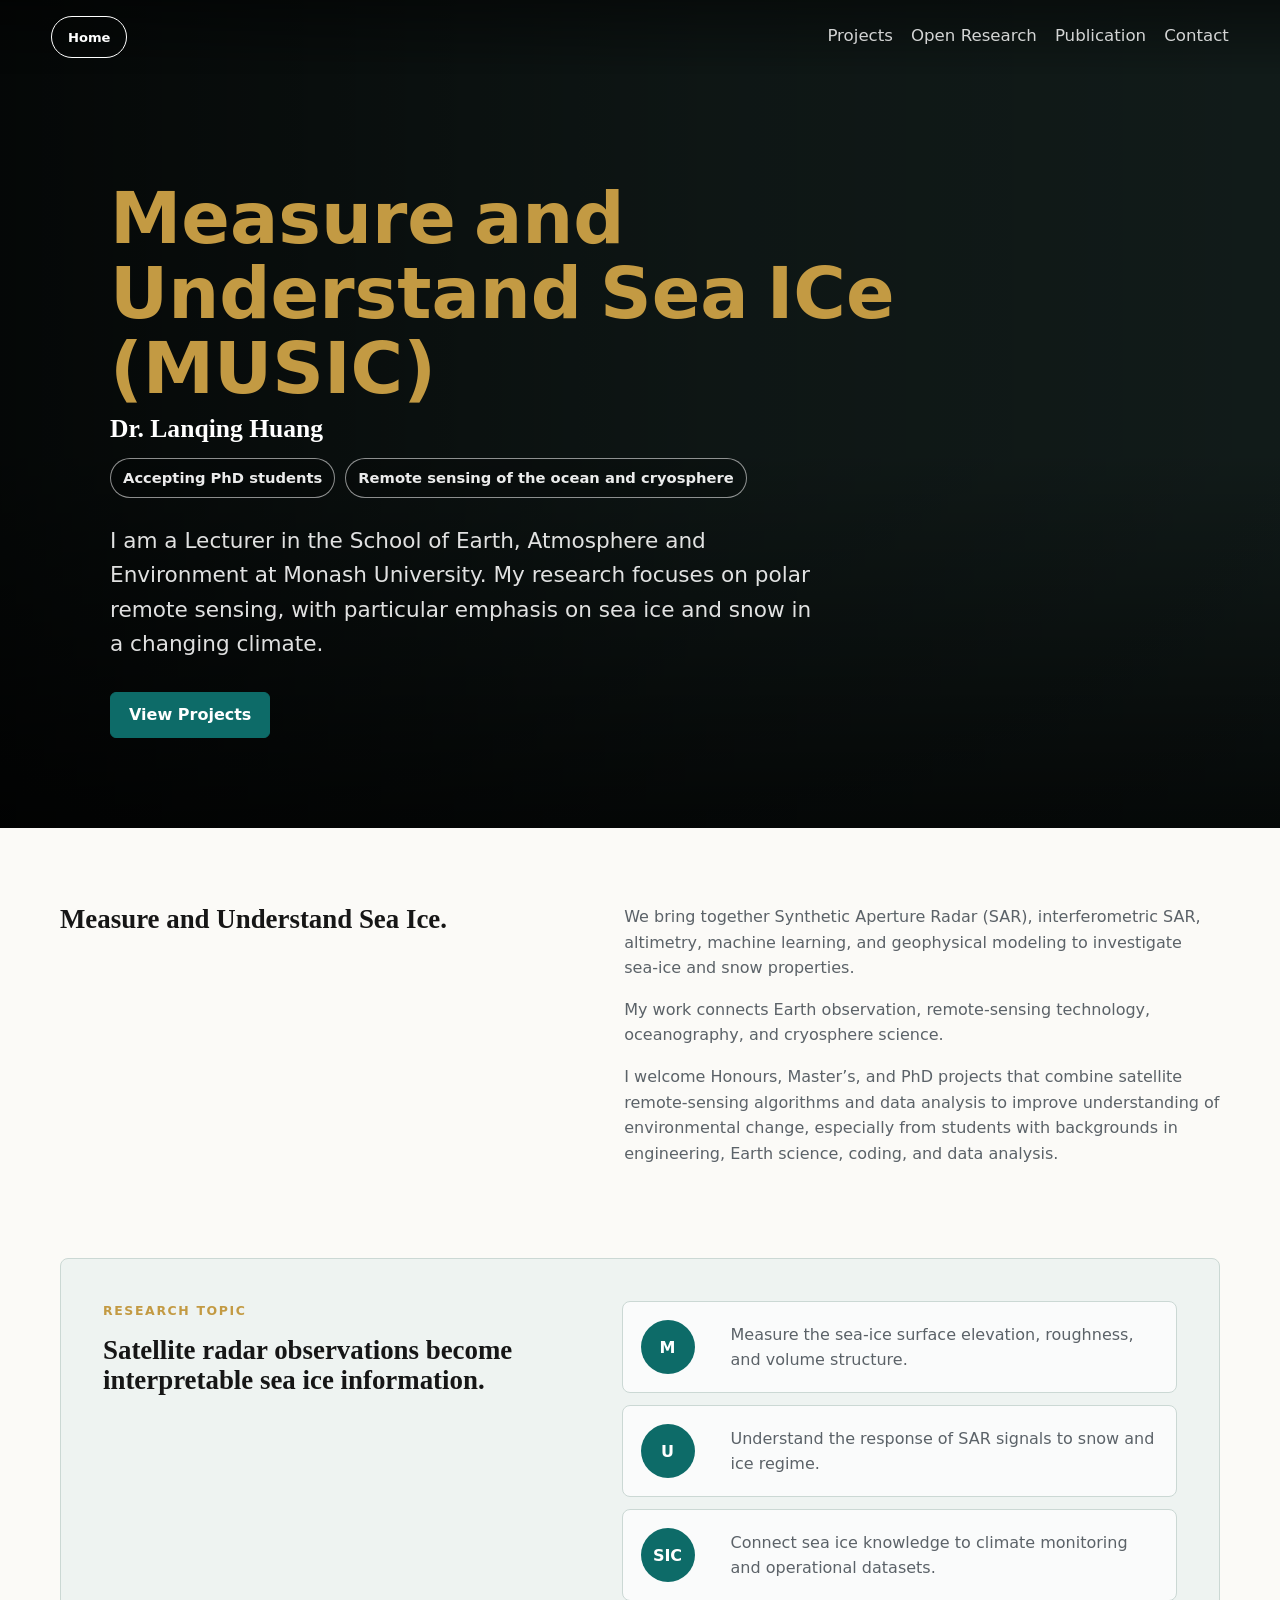
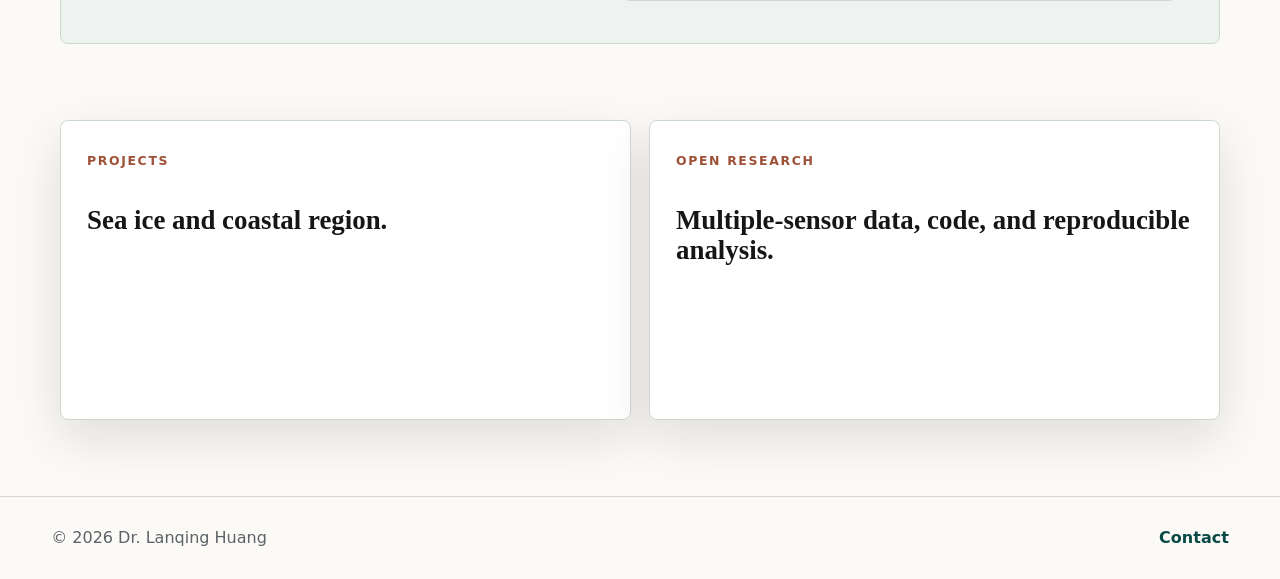
==== index.html @ babdd3e4 "Publish personal research website" ====
<!doctype html>
<html lang="en">
  <head>
    <meta charset="utf-8">
    <meta name="viewport" content="width=device-width, initial-scale=1">
    <meta name="description" content="Personal research website for Dr. Lanqing Huang.">
    <title>Dr. Lanqing Huang</title>
    <link rel="icon" href="favicon.svg" type="image/svg+xml">
    <link rel="stylesheet" href="styles.css">
  </head>
  <body>
    <header class="site-header overlay" aria-label="Site header">
      <a class="brand" href="index.html" aria-label="Home">Home</a>
      <nav class="nav" aria-label="Primary navigation">
        <a href="research.html">Projects</a>
        <a href="dataset.html">Open Research</a>
        <a href="publication.html">Publication</a>
        <a href="contact.html">Contact</a>
      </nav>
    </header>

    <main>
      <section class="hero" aria-labelledby="intro-title">
        <video class="hero-video" autoplay muted loop playsinline>
          <source src="IMG_9284.MOV">
        </video>
        <div class="hero-shade" aria-hidden="true"></div>
        <div class="hero-inner">
          <p class="eyebrow music-title" aria-label="Measure and Understand Sea Ice">
            <span class="music-word">Measure</span>
            <span class="music-join">and</span>
            <span class="music-word">Understand</span>
            <span class="music-word">Sea</span>
            <span class="music-word">ICe</span>
            <span class="music-short">(MUSIC)</span>
          </p>
          <h1 id="intro-title">Dr. Lanqing Huang</h1>
          <div class="hero-badges" aria-label="Research status">
            <span>Accepting PhD students</span>
            <span>Remote sensing of the ocean and cryosphere</span>
          </div>
          <p class="hero-copy">
            I am a Lecturer in the School of Earth, Atmosphere and Environment at Monash
            University. My research focuses on polar remote sensing, with particular
            emphasis on sea ice and snow in a changing climate.
          </p>
          <div class="hero-actions" aria-label="Primary actions">
            <a class="button primary" href="research.html">View Projects</a>
          </div>
        </div>
      </section>

      <section class="section intro-grid" aria-label="Research snapshot">
        <div>
          <h2>Measure and Understand Sea Ice.</h2>
        </div>
        <div class="intro-copy">
          <p>
            We bring together Synthetic Aperture Radar (SAR), interferometric SAR, altimetry,
            machine learning, and geophysical modeling to investigate sea-ice and snow properties.
          </p>
          <p>
            My work connects Earth observation, remote-sensing technology, oceanography, and
            cryosphere science.
          </p>
          <p>
            I welcome Honours, Master’s, and PhD projects that combine satellite remote-sensing
            algorithms and data analysis to improve understanding of environmental change,
            especially from students with backgrounds in engineering, Earth science, coding,
            and data analysis.
          </p>
        </div>
      </section>

      <section class="section music-panel" aria-label="Research topic">
        <div>
          <p class="section-kicker">Research Topic</p>
          <h2>Satellite radar observations become interpretable sea ice information.</h2>
        </div>
        <div class="music-steps" aria-label="Research pillars">
          <article>
            <span>M</span>
            <p>Measure the sea-ice surface elevation, roughness, and volume structure.</p>
          </article>
          <article>
            <span>U</span>
            <p>Understand the response of SAR signals to snow and ice regime.</p>
          </article>
          <article>
            <span>SIC</span>
            <p>Connect sea ice knowledge to climate monitoring and operational datasets.</p>
          </article>
        </div>
      </section>

      <section class="section highlight-grid" aria-label="Featured site areas">
        <a class="feature-card" href="research.html">
          <span>Projects</span>
          <h2>Sea ice and coastal region.</h2>
        </a>
        <a class="feature-card" href="dataset.html">
          <span>Open Research</span>
          <h2>Multiple-sensor data, code, and reproducible analysis.</h2>
        </a>
      </section>
    </main>

    <footer class="footer">
      <p>&copy; <span id="year"></span> Dr. Lanqing Huang</p>
      <a href="contact.html">Contact</a>
    </footer>

    <script src="script.js"></script>
  </body>
</html>
---- styles.css ----
:root {
  color-scheme: light;
  --ink: #161616;
  --muted: #5b6268;
  --paper: #fbfaf7;
  --surface: #ffffff;
  --line: #d9d5cd;
  --accent: #0d6b68;
  --accent-dark: #084945;
  --terra: #9f5138;
  --gold: #c39a43;
  --soft: #eef3f1;
  --shadow: 0 18px 50px rgba(20, 20, 20, 0.12);
  font-family: Inter, ui-sans-serif, system-ui, -apple-system, BlinkMacSystemFont, "Segoe UI", sans-serif;
}

* {
  box-sizing: border-box;
}

html {
  scroll-behavior: smooth;
}

body {
  margin: 0;
  color: var(--ink);
  background: var(--paper);
  line-height: 1.6;
}

a {
  color: inherit;
  text-decoration: none;
}

p,
h1,
h2,
h3 {
  margin-top: 0;
}

.site-header {
  position: sticky;
  top: 0;
  z-index: 10;
  display: flex;
  align-items: center;
  justify-content: space-between;
  gap: 22px;
  padding: 16px clamp(18px, 4vw, 54px);
  color: var(--ink);
  background: rgba(251, 250, 247, 0.92);
  border-bottom: 1px solid var(--line);
  backdrop-filter: blur(18px);
}

.site-header.overlay {
  position: fixed;
  left: 0;
  right: 0;
  color: #fff;
  background: linear-gradient(rgba(0, 0, 0, 0.44), rgba(0, 0, 0, 0));
  border-bottom: 0;
  backdrop-filter: none;
}

.brand {
  display: inline-grid;
  min-width: 76px;
  height: 42px;
  flex: 0 0 auto;
  place-items: center;
  padding: 0 12px;
  border: 1px solid currentColor;
  border-radius: 999px;
  font-size: 0.82rem;
  font-weight: 800;
  letter-spacing: 0;
}

.nav {
  display: flex;
  flex-wrap: wrap;
  justify-content: flex-end;
  gap: 6px 18px;
  font-size: 1.04rem;
}

.nav a {
  padding: 3px 0;
  border-bottom: 2px solid transparent;
  opacity: 0.82;
}

.nav a:hover,
.nav a.active {
  border-color: currentColor;
  opacity: 1;
}

.hero {
  position: relative;
  min-height: 92vh;
  display: grid;
  align-items: end;
  overflow: hidden;
  background: #15211f;
}

.hero-video,
.hero-shade {
  position: absolute;
  inset: 0;
  width: 100%;
  height: 100%;
}

.hero-video {
  object-fit: cover;
}

.hero-shade {
  background:
    linear-gradient(90deg, rgba(0, 0, 0, 0.76), rgba(0, 0, 0, 0.28) 55%, rgba(0, 0, 0, 0.1)),
    linear-gradient(0deg, rgba(0, 0, 0, 0.72), rgba(0, 0, 0, 0.1) 45%);
}

.hero-inner {
  position: relative;
  z-index: 1;
  width: min(1060px, calc(100% - 36px));
  margin: 0 auto;
  padding: 140px 0 10vh;
  color: #fff;
}

.eyebrow,
.section-kicker {
  margin-bottom: 14px;
  color: var(--gold);
  font-size: 0.78rem;
  font-weight: 800;
  letter-spacing: 0.13em;
  text-transform: uppercase;
}

.music-title {
  display: flex;
  flex-wrap: wrap;
  gap: 8px 18px;
  align-items: baseline;
  max-width: 980px;
  text-transform: none;
}

.music-word,
.music-join,
.music-short {
  color: var(--gold);
  font-size: clamp(2.25rem, 5.6vw, 5.7rem);
  font-weight: 900;
  line-height: 0.94;
  letter-spacing: 0;
}

.music-join {
  font-weight: 760;
}

.music-short {
  font-weight: 820;
}

.hero h1,
.page-hero h1,
.project-detail h1 {
  margin-bottom: 18px;
  font-family: Georgia, "Times New Roman", serif;
  line-height: 0.92;
  letter-spacing: 0;
}

.hero h1 {
  max-width: 620px;
  font-size: clamp(1.2rem, 2vw, 1.8rem);
}

.hero-badges {
  display: flex;
  flex-wrap: wrap;
  gap: 10px;
  margin: 0 0 26px;
}

.hero-badges span {
  display: inline-flex;
  min-height: 34px;
  align-items: center;
  padding: 7px 12px;
  border: 1px solid rgba(255, 255, 255, 0.54);
  border-radius: 999px;
  color: rgba(255, 255, 255, 0.92);
  background: rgba(0, 0, 0, 0.18);
  font-size: 0.92rem;
  font-weight: 750;
}

.hero-copy {
  max-width: 710px;
  margin-bottom: 30px;
  color: rgba(255, 255, 255, 0.88);
  font-size: clamp(1.08rem, 2vw, 1.35rem);
}

.hero-actions,
.contact-actions,
.profile-actions {
  display: flex;
  flex-wrap: wrap;
  gap: 12px;
}

.button {
  display: inline-flex;
  min-height: 46px;
  align-items: center;
  justify-content: center;
  padding: 11px 18px;
  border: 1px solid currentColor;
  border-radius: 6px;
  font-weight: 750;
  line-height: 1.2;
  transition: transform 160ms ease, background-color 160ms ease, border-color 160ms ease;
}

.button:hover {
  transform: translateY(-1px);
}

.button.primary {
  border-color: var(--accent);
  color: #fff;
  background: var(--accent);
}

.button.primary:hover {
  background: var(--accent-dark);
  border-color: var(--accent-dark);
}

.button.secondary {
  color: #fff;
  background: rgba(255, 255, 255, 0.08);
}

.button.secondary.dark {
  color: var(--accent-dark);
  background: transparent;
}

.section {
  width: min(1160px, calc(100% - 36px));
  margin: 0 auto;
  padding: 76px 0;
}

.intro-grid {
  display: grid;
  grid-template-columns: minmax(0, 0.9fr) minmax(0, 1.1fr);
  gap: clamp(28px, 6vw, 86px);
  align-items: start;
}

.section h2,
.feature-card h2,
.project-card h2 {
  margin-bottom: 0;
  font-family: Georgia, "Times New Roman", serif;
  font-size: clamp(1.7rem, 3vw, 3.1rem);
  line-height: 1.05;
  letter-spacing: 0;
}

.intro-grid h2,
.music-panel h2,
.feature-card h2 {
  font-size: clamp(1.35rem, 2.1vw, 2.1rem);
  line-height: 1.12;
}

.project-card h2 {
  font-size: clamp(1.2rem, 1.8vw, 1.65rem);
  line-height: 1.18;
}

.intro-copy,
.page-hero p,
.project-card p,
.project-detail p,
.resource-row p,
.publication p,
.timeline p {
  color: var(--muted);
}

.highlight-grid {
  display: grid;
  grid-template-columns: repeat(2, minmax(0, 1fr));
  gap: 18px;
}

.project-grid {
  display: grid;
  grid-template-columns: repeat(3, minmax(0, 1fr));
  gap: 18px;
}

.music-panel {
  display: grid;
  grid-template-columns: minmax(0, 0.9fr) minmax(0, 1.1fr);
  gap: clamp(28px, 5vw, 70px);
  align-items: start;
  padding: 42px;
  border: 1px solid #cbd8d4;
  border-radius: 8px;
  background: #eef3f1;
}

.music-steps {
  display: grid;
  gap: 12px;
}

.music-steps article {
  display: grid;
  grid-template-columns: 72px minmax(0, 1fr);
  gap: 18px;
  align-items: center;
  padding: 18px;
  border: 1px solid #cbd8d4;
  border-radius: 8px;
  background: rgba(255, 255, 255, 0.72);
}

.music-steps span {
  display: grid;
  width: 54px;
  height: 54px;
  place-items: center;
  border-radius: 50%;
  color: #fff;
  background: var(--accent);
  font-weight: 850;
}

.music-steps p {
  margin: 0;
  color: var(--muted);
}

.feature-card,
.project-card {
  min-height: 300px;
  padding: 26px;
  border: 1px solid #cbd8d4;
  border-radius: 8px;
  background: var(--surface);
  box-shadow: var(--shadow);
  transition: transform 160ms ease, border-color 160ms ease;
}

.project-thumb {
  display: block;
  width: 100%;
  aspect-ratio: 4 / 3;
  margin-bottom: 22px;
  border-radius: 8px;
  object-fit: cover;
  background: var(--soft);
}

.feature-card:hover,
.project-card:hover {
  transform: translateY(-3px);
  border-color: var(--accent);
}

.feature-card span,
.theme-index {
  display: inline-block;
  margin-bottom: 34px;
  color: var(--terra);
  font-size: 0.78rem;
  font-weight: 800;
  letter-spacing: 0.13em;
  text-transform: uppercase;
}

.project-card .text-link {
  margin-top: 20px;
}

.page-hero {
  width: min(1160px, calc(100% - 36px));
  margin: 0 auto;
  padding: 92px 0 48px;
}

.page-hero h1,
.project-detail h1 {
  max-width: 920px;
  font-size: clamp(3.4rem, 8vw, 7rem);
}

.project-detail h1 {
  font-size: clamp(2.3rem, 5vw, 4.2rem);
}

.page-hero p {
  max-width: 760px;
  font-size: 1.16rem;
}

.profile-actions {
  margin-top: 24px;
}

.project-detail {
  width: min(900px, calc(100% - 36px));
  margin: 0 auto;
  padding: 74px 0 96px;
}

.project-detail .lead {
  max-width: 760px;
  margin-bottom: 54px;
  font-size: 1.24rem;
}

.project-detail .section-spacer {
  margin-top: 28px;
}

.project-figure {
  margin: 0 0 46px;
}

.project-figure.inline {
  margin: 22px 0 0;
}

.project-figure img {
  display: block;
  width: 100%;
  max-height: 460px;
  border-radius: 8px;
  object-fit: cover;
  background: var(--soft);
}

.project-figure.inline img {
  max-height: none;
  object-fit: contain;
}

.project-figure.narrow img {
  width: min(760px, 100%);
  margin: 0 auto;
}

.project-figure.compact img {
  width: min(440px, 100%);
  margin: 0 auto;
}

.project-figure figcaption {
  margin-top: 10px;
  color: var(--muted);
  font-size: 0.92rem;
  line-height: 1.4;
}

.read-more-list {
  display: grid;
  gap: 12px;
}

.read-more-list a {
  display: block;
  padding: 14px 16px;
  border: 1px solid var(--line);
  border-radius: 8px;
  color: var(--accent-dark);
  background: var(--surface);
  font-weight: 750;
  line-height: 1.35;
}

.read-more-list a:hover {
  border-color: var(--accent);
}

.project-detail section {
  padding: 32px 0;
  border-top: 1px solid var(--line);
}

.project-detail h2,
.resource-row h2,
.publication h2,
.publication-item h3,
.timeline h2 {
  margin-bottom: 8px;
  font-size: 1.35rem;
  line-height: 1.2;
}

.back-link,
.text-link {
  display: inline-flex;
  color: var(--accent-dark);
  font-weight: 800;
  border-bottom: 1px solid currentColor;
}

.back-link {
  margin-bottom: 28px;
}

.list-page,
.publication-list,
.timeline {
  border-top: 1px solid var(--line);
}

.publication-toolbar {
  display: grid;
  gap: 18px;
  padding-bottom: 10px;
}

.scholar-link {
  display: inline-flex;
  min-height: 34px;
  align-items: center;
  gap: 8px;
  color: var(--accent-dark);
  font-size: 0.95rem;
  font-weight: 850;
}

.scholar-link span {
  display: grid;
  width: 28px;
  height: 28px;
  place-items: center;
  border-radius: 50%;
  color: #fff;
  background: var(--accent);
  font-size: 0.8rem;
}

.publication-groups {
  padding-top: 8px;
}

.publication-filters {
  display: flex;
  flex-wrap: wrap;
  gap: 8px;
}

.publication-filters button,
.keyword {
  display: inline-flex;
  min-height: 30px;
  align-items: center;
  padding: 5px 10px;
  border: 1px solid #cbd8d4;
  border-radius: 999px;
  color: var(--accent-dark);
  background: #eef3f1;
  font: inherit;
  font-size: 0.84rem;
  font-weight: 760;
  line-height: 1.2;
}

.publication-filters button {
  cursor: pointer;
}

.publication-filters button:hover,
.publication-filters button.active {
  border-color: var(--accent);
  color: #fff;
  background: var(--accent);
}

.publication-item.is-hidden,
.year-group.is-hidden {
  display: none;
}

.year-group {
  padding: 28px 0 8px;
  border-top: 1px solid var(--line);
}

.year-group h2 {
  margin: 0 0 18px;
  color: var(--terra);
  font-size: 1.05rem;
  line-height: 1.2;
}

.publication-item {
  padding-bottom: 18px;
  margin-bottom: 18px;
  border-bottom: 1px solid var(--line);
}

.publication-item:last-child {
  padding-bottom: 0;
  margin-bottom: 0;
  border-bottom: 0;
}

.resource-row,
.publication,
.timeline article {
  display: grid;
  grid-template-columns: 140px minmax(0, 1fr);
  gap: 24px;
  padding: 28px 0;
  border-bottom: 1px solid var(--line);
}

.pub-year,
.timeline time {
  color: var(--terra);
  font-weight: 800;
}

.pub-meta {
  margin-bottom: 8px;
  color: var(--accent-dark);
  font-weight: 700;
}

.pub-links {
  display: flex;
  flex-wrap: wrap;
  gap: 10px;
  margin-top: 12px;
}

.pub-links a,
.pub-links .keyword {
  display: inline-flex;
  min-height: 34px;
  align-items: center;
  padding: 6px 11px;
  font-size: 0.88rem;
  font-weight: 800;
}

.pub-links a {
  border: 1px solid var(--accent);
  border-radius: 999px;
  color: var(--accent-dark);
}

.pub-links .keyword {
  border-color: #d9d5cd;
  color: var(--muted);
  background: var(--paper);
}

.contact-hero {
  padding-bottom: 96px;
}

.contact-section h1 {
  max-width: 780px;
  margin-bottom: 18px;
  font-family: inherit;
  font-size: 1.35rem;
  line-height: 1.35;
  font-weight: 800;
}

.contact-section > p {
  max-width: 760px;
  color: var(--muted);
}

.contact-details {
  display: grid;
  grid-template-columns: repeat(2, minmax(0, 1fr));
  gap: 16px;
  max-width: 820px;
  margin-top: 32px;
}

.contact-details article {
  padding: 22px;
  border: 1px solid var(--line);
  border-radius: 8px;
  background: var(--surface);
}

.contact-details h2 {
  margin-bottom: 10px;
  font-size: 1rem;
}

.contact-details a,
.link-list a {
  color: var(--accent-dark);
  font-weight: 800;
  overflow-wrap: anywhere;
}

.link-list {
  display: grid;
  gap: 8px;
}

.footer {
  display: flex;
  justify-content: space-between;
  gap: 18px;
  padding: 28px clamp(18px, 4vw, 54px);
  color: var(--muted);
  border-top: 1px solid var(--line);
}

.footer p {
  margin: 0;
}

.footer a {
  color: var(--accent-dark);
  font-weight: 700;
}

@media (max-width: 900px) {
  .site-header {
    align-items: flex-start;
  }

  .nav {
    max-width: 520px;
  }

  .intro-grid,
  .highlight-grid,
  .project-grid,
  .music-panel {
    grid-template-columns: 1fr;
  }

  .feature-card,
  .project-card {
    min-height: auto;
  }
}

@media (max-width: 640px) {
  .site-header {
    gap: 16px;
    padding: 14px 16px;
  }

  .brand {
    min-width: 70px;
    height: 38px;
    padding: 0 10px;
    font-size: 0.74rem;
  }

  .nav {
    gap: 5px 12px;
    font-size: 0.86rem;
  }

  .hero {
    min-height: 88vh;
  }

  .hero-inner {
    padding-top: 134px;
  }

  .hero-actions {
    display: grid;
  }

  .hero-badges {
    display: grid;
  }

  .button {
    width: 100%;
  }

  .section {
    padding: 56px 0;
  }

  .page-hero {
    padding-top: 54px;
  }

  .music-panel {
    padding: 26px 18px;
  }

  .music-steps article {
    grid-template-columns: 1fr;
  }

  .resource-row,
  .publication,
  .timeline article,
  .year-group,
  .contact-details {
    grid-template-columns: 1fr;
    gap: 4px;
  }

  .footer {
    align-items: flex-start;
  }
}
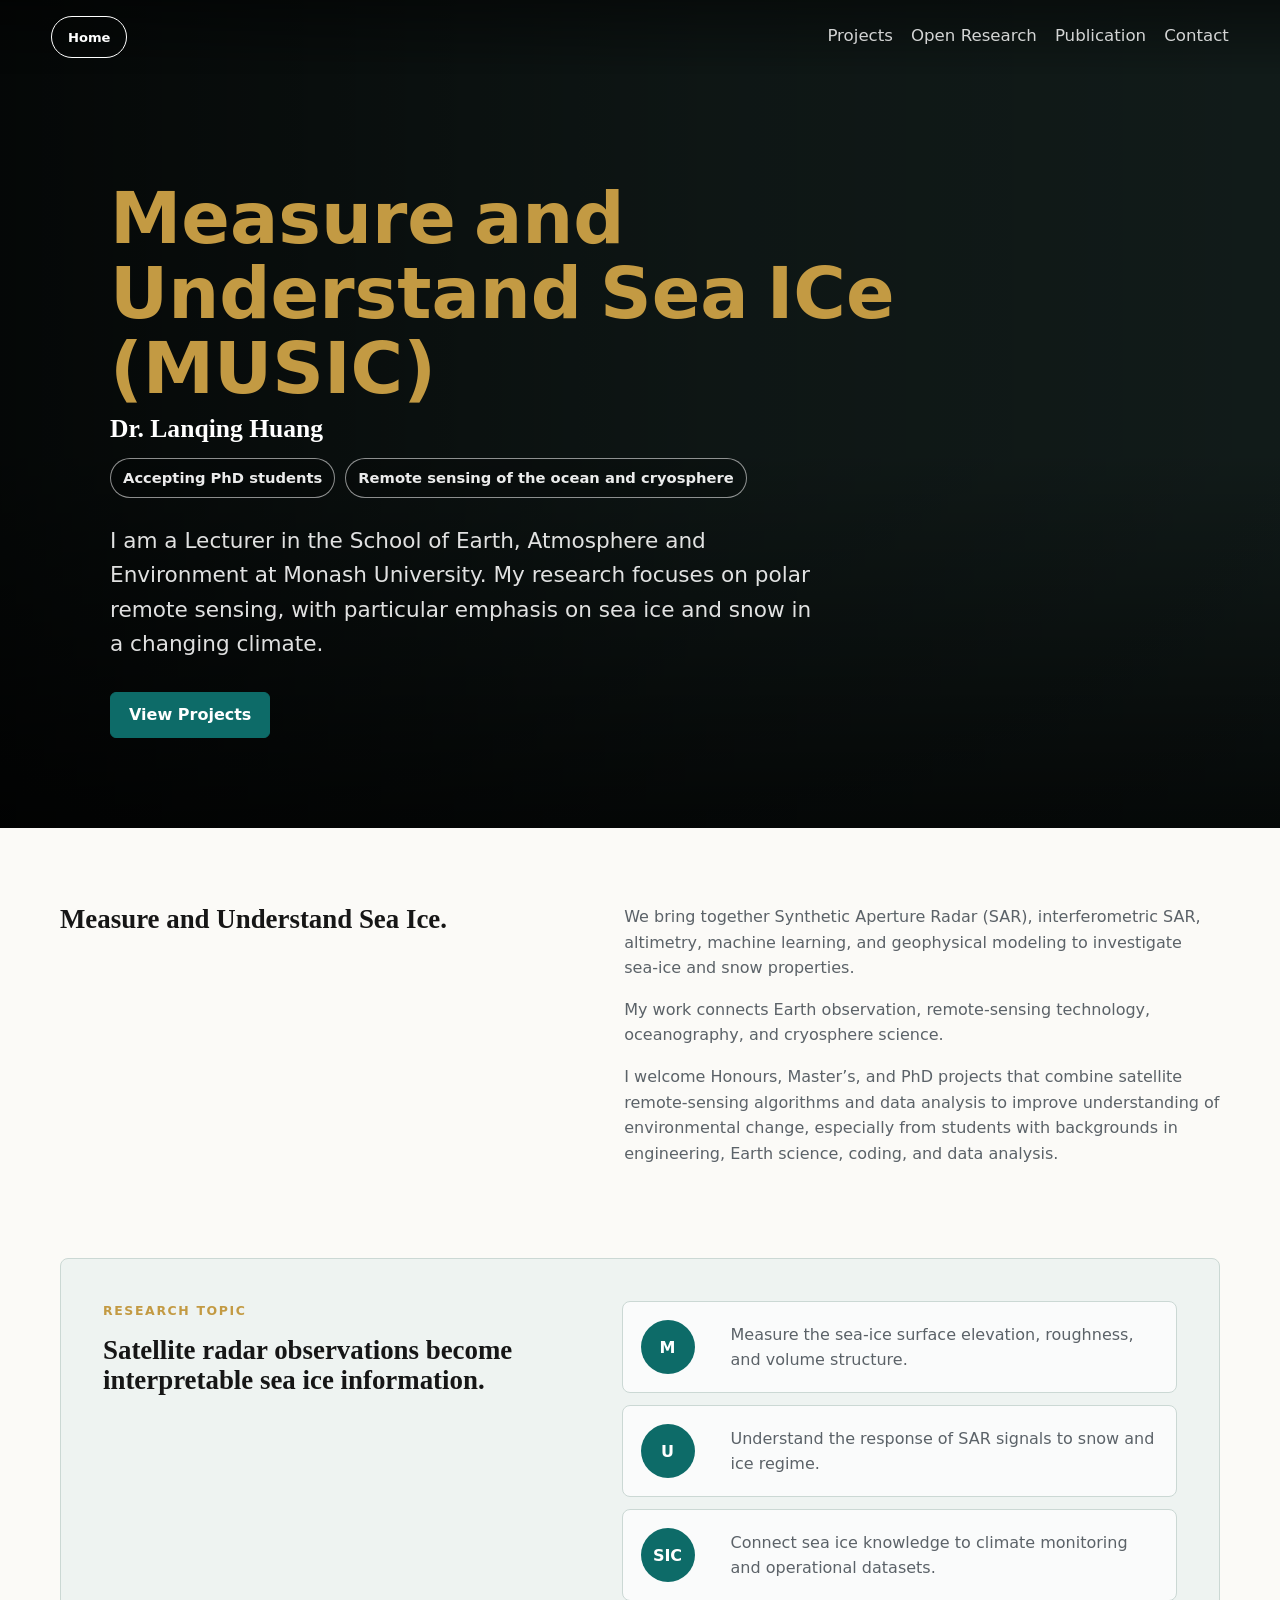
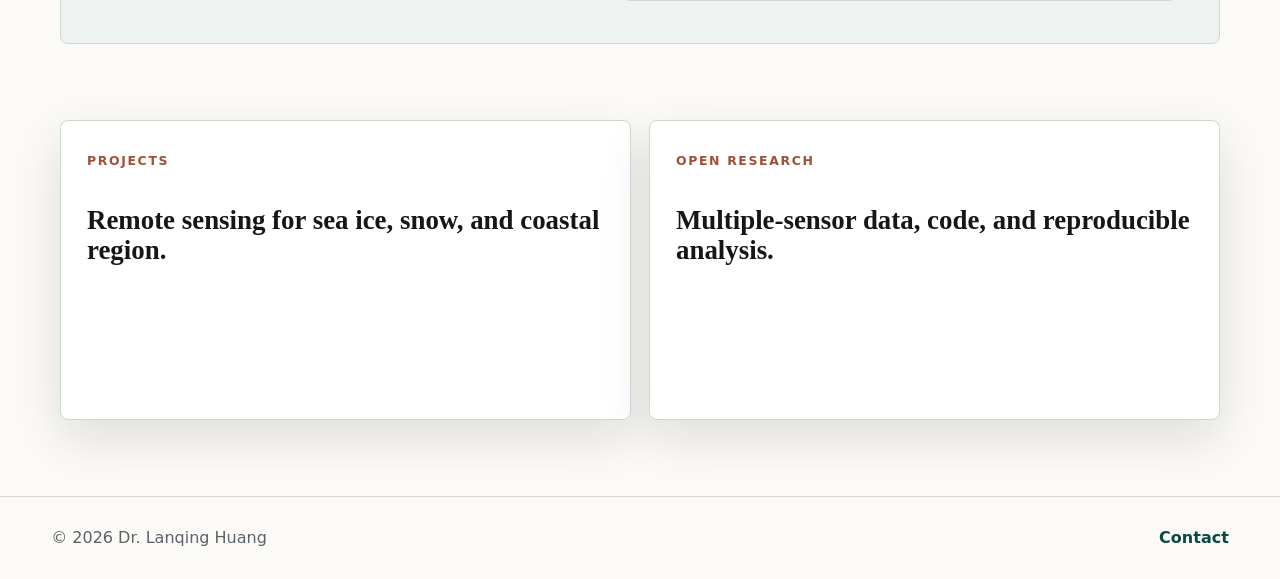
==== commit e48ce0a9: "Update homepage projects text" ====
--- a/index.html
+++ b/index.html
@@ -96,7 +96,7 @@
       <section class="section highlight-grid" aria-label="Featured site areas">
         <a class="feature-card" href="research.html">
           <span>Projects</span>
-          <h2>Sea ice and coastal region.</h2>
+          <h2>Remote sensing for sea ice, snow, and coastal region.</h2>
         </a>
         <a class="feature-card" href="dataset.html">
           <span>Open Research</span>
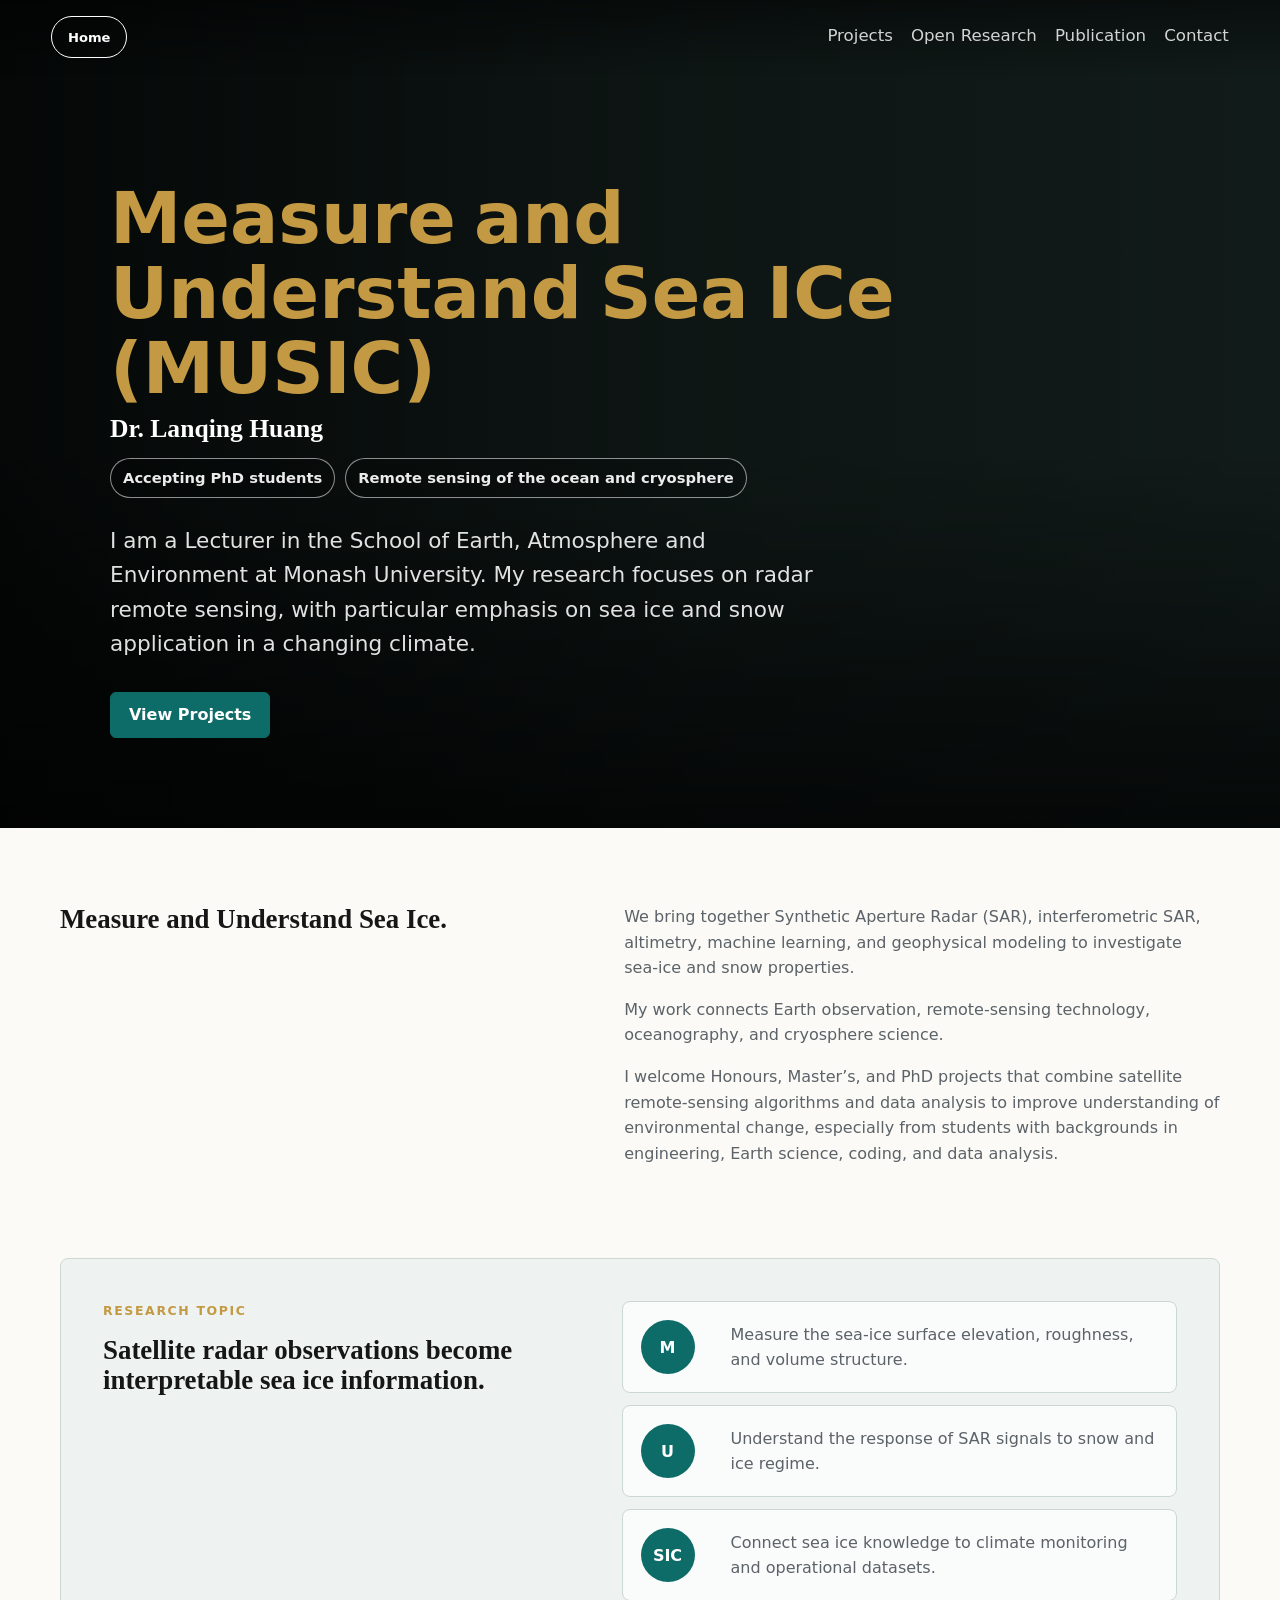
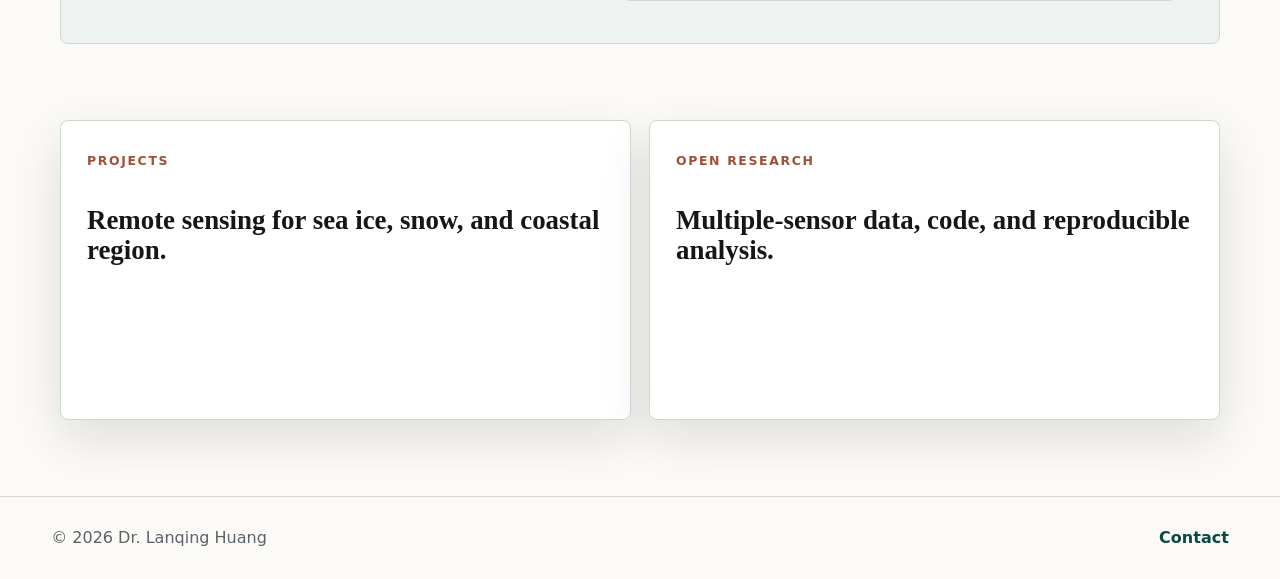
==== commit b0b54625: "Update homepage research focus" ====
--- a/index.html
+++ b/index.html
@@ -41,8 +41,8 @@
           </div>
           <p class="hero-copy">
             I am a Lecturer in the School of Earth, Atmosphere and Environment at Monash
-            University. My research focuses on polar remote sensing, with particular
-            emphasis on sea ice and snow in a changing climate.
+            University. My research focuses on radar remote sensing, with particular
+            emphasis on sea ice and snow application in a changing climate.
           </p>
           <div class="hero-actions" aria-label="Primary actions">
             <a class="button primary" href="research.html">View Projects</a>
